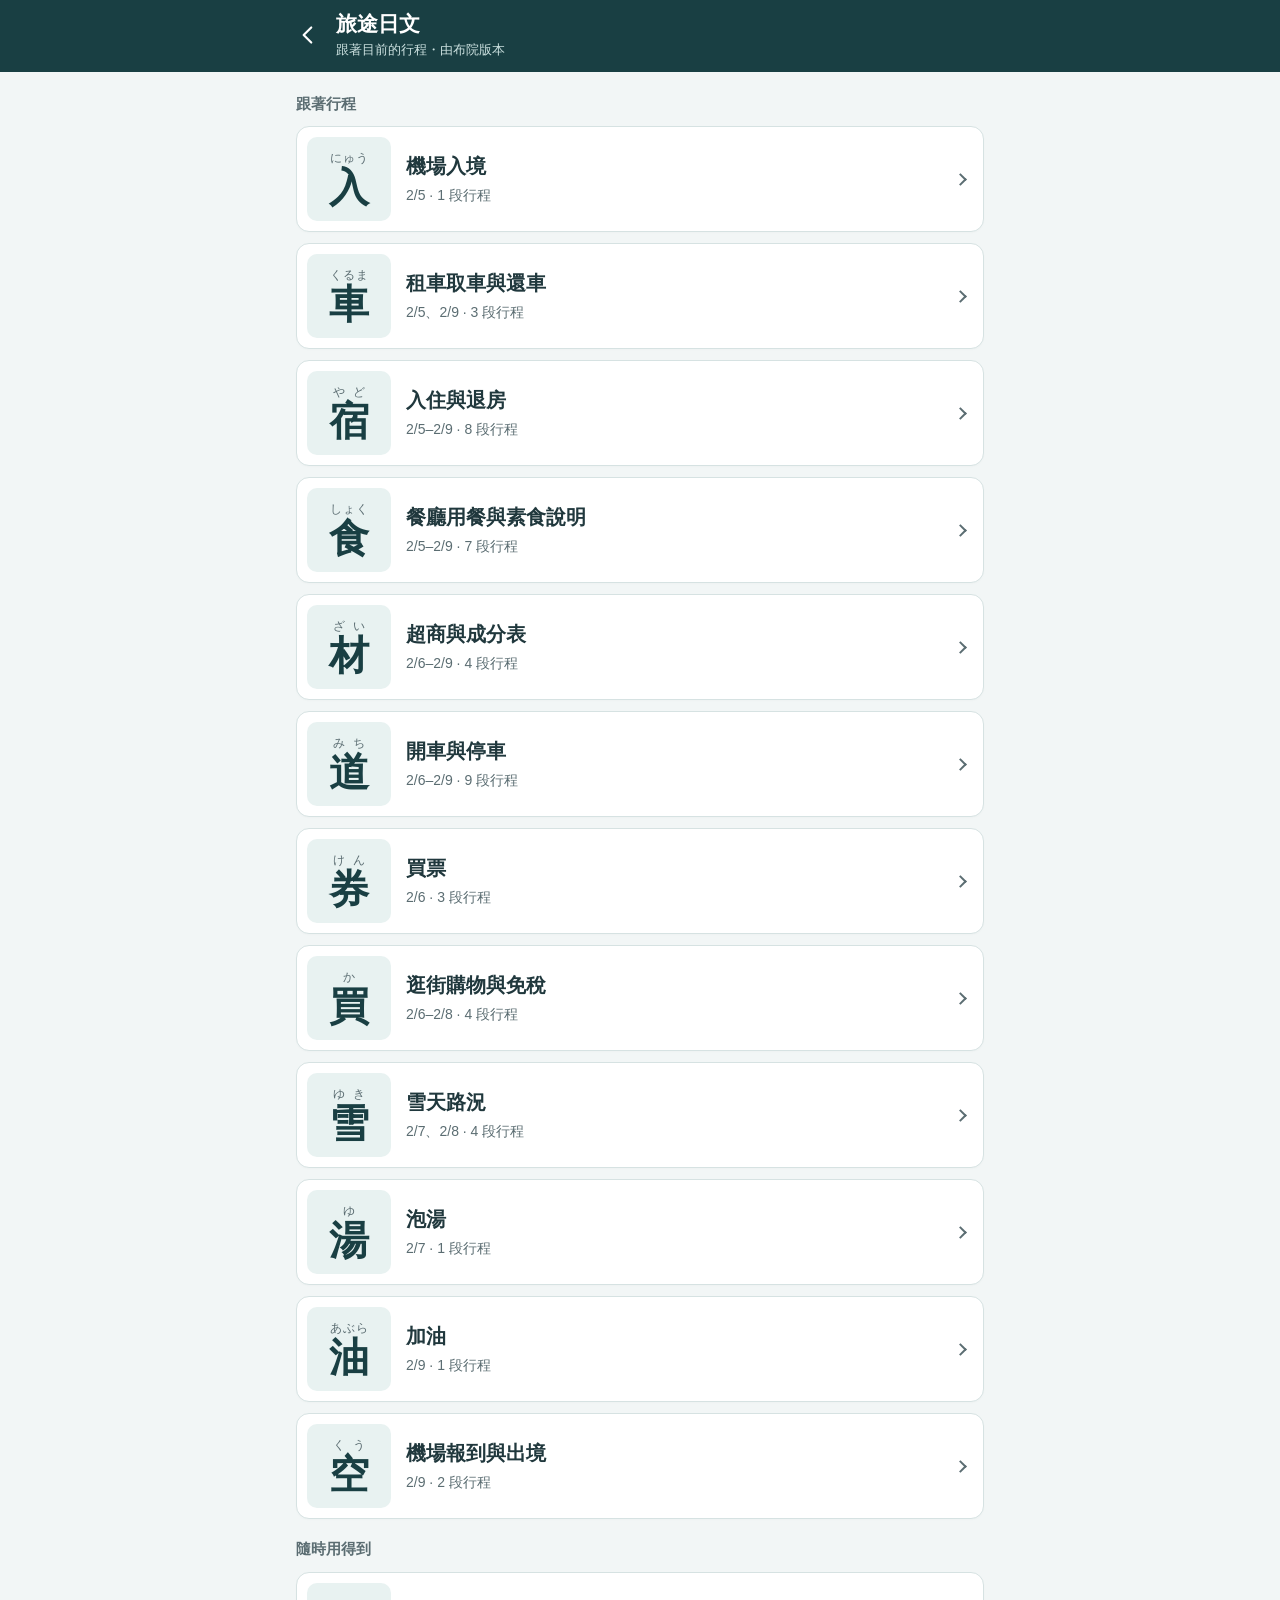
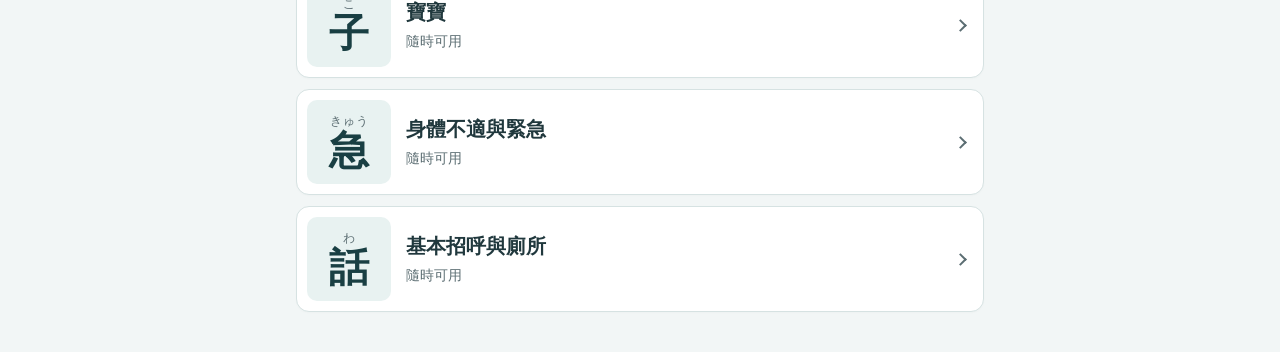
==== japanese/index.html @ 657b3f4d "Add travel Japanese cards and full-page itinerary details Each itinerary detail is now a full page w" ====
<!doctype html>
<html lang="zh-Hant"><head><meta charset="utf-8"><meta name="viewport" content="width=device-width,initial-scale=1"><meta name="theme-color" content="#193f43"><title>旅途日文</title>
<style>
:root{--ink:#193f43;--muted:#5b6d72;--bg:#f2f6f6;--line:#d6e2e2;--accent:#a84a26}*{box-sizing:border-box}[hidden]{display:none!important}html,body{margin:0;overscroll-behavior-y:none}body{min-height:100dvh;background:var(--bg);color:#20383d;font:16px/1.65 -apple-system,BlinkMacSystemFont,"PingFang TC",sans-serif}button,input,select,textarea{font:inherit}button,a,select,summary{touch-action:manipulation}button{cursor:pointer}a{color:#175d72}button:focus-visible,a:focus-visible,select:focus-visible{outline:3px solid #c15d2b;outline-offset:3px}
.primary{border:0;border-radius:8px;background:var(--ink);color:#fff;padding:9px 15px;font-weight:650}
select{display:block;width:100%;border:1px solid #b6c9cb;border-radius:6px;background:#fff;color:#20383d;padding:9px 10px;font-size:16px}
.jp-top{position:sticky;top:0;z-index:2;background:var(--ink);color:#fff}
.jp-top-row{display:flex;align-items:center;gap:6px;max-width:720px;margin:0 auto;padding:10px 16px 11px 6px}
.page-back{flex:0 0 44px;display:grid;place-items:center;width:44px;height:44px;border-radius:50%;color:#fff}.page-back svg{width:26px;height:26px;fill:none;stroke:currentColor;stroke-width:2;stroke-linecap:round;stroke-linejoin:round}.page-back:focus-visible{outline:2px solid #fff;outline-offset:0}
h1{margin:0;font-size:21px;line-height:1.3}.jp-plan{margin:2px 0 0;font-size:13px;color:#cbe0df}
.jp-main{max-width:720px;margin:0 auto;padding:16px 16px calc(40px + env(safe-area-inset-bottom))}
.jp-now{margin:0 0 6px;padding:11px 14px;border:1px solid #e8a08a;border-radius:12px;background:#fff0e9}.jp-now p{margin:0;font-size:15px;line-height:1.6}.jp-now span{display:inline-block;min-width:52px;font-weight:700;color:#8b3d1c}
.jp-group{margin-top:18px}.jp-group:first-child{margin-top:4px}.jp-group-title{margin:0 0 10px;font-size:15px;font-weight:700;color:var(--muted)}
.jp-cards{display:flex;flex-direction:column;gap:11px}
.jp-card{display:flex;align-items:center;gap:15px;width:100%;padding:10px 14px 10px 10px;text-align:left;border:1px solid var(--line);border-radius:13px;background:#fff;color:inherit;box-shadow:0 1px 2px #193f4305}.jp-card:hover{border-color:#92b5b8}.jp-card:active{background:#eaf2f2}
.jp-mark{flex:0 0 84px;width:84px;height:84px;display:grid;place-items:center;border-radius:10px;background:#e8f2f1;color:var(--ink);font-size:40px;font-weight:700;line-height:1}.jp-mark rt{font-size:12px;font-weight:500;color:var(--muted);padding-bottom:4px}
.jp-card-copy{flex:1;min-width:0;display:flex;flex-direction:column;gap:5px}.jp-card-title{font-size:20px;line-height:1.35;font-weight:750;overflow-wrap:anywhere}.jp-card-usage{font-size:14px;line-height:1.5;color:var(--muted)}
.jp-badge{flex-shrink:0;padding:3px 9px;border-radius:999px;background:var(--accent);color:#fff;font-size:13px;font-weight:700}
.jp-chevron{flex-shrink:0;width:9px;height:9px;border-right:2px solid var(--muted);border-top:2px solid var(--muted);transform:rotate(45deg);margin-right:4px}
.jp-empty{color:var(--muted)}
/* Bottom sheet, same as the itinerary site. */
dialog{color:#20383d}.bottom-sheet{position:fixed;inset:auto auto 0 50%;transform:translateX(-50%) translateY(var(--sheet-drag,0px));margin:0;width:min(100%,680px);max-width:100vw;height:88dvh;max-height:88dvh;border:0;border-radius:22px 22px 0 0;padding:0;overflow:hidden;box-shadow:0 -8px 50px #092c3026;transition:transform .18s ease}.bottom-sheet[open]{display:flex;flex-direction:column;animation:sheet-enter .2s ease-out}.bottom-sheet::backdrop{background:#102d3266}.bottom-sheet.is-dragging{transition:none;animation:none;user-select:none}
.sheet-header{flex-shrink:0;padding:10px 22px 14px;border-bottom:1px solid var(--line);background:#fff;touch-action:none}.sheet-header button{touch-action:manipulation}.sheet-handle{width:38px;height:4px;border-radius:4px;background:#c5d3d5;margin:0 auto 13px}.dialog-head{display:flex;justify-content:space-between;align-items:center;gap:12px}.sheet-header h2{font-size:23px;line-height:1.4;margin:0;overflow-wrap:anywhere}
.sheet-close{flex:0 0 44px;display:grid;place-items:center;width:44px;height:44px;padding:10px;border:0;background:transparent;color:inherit;border-radius:50%}.sheet-close:hover{background:#f2f6f6}.sheet-close svg{width:22px;height:22px;fill:none;stroke:currentColor;stroke-width:1.8;stroke-linecap:round}.sheet-close:focus-visible{outline:none;background:#e8f2f1}
.sheet-body{flex:1;overflow-y:auto;overscroll-behavior:none;min-height:0;padding:20px 22px 24px}
@keyframes sheet-enter{from{transform:translate(-50%,70%);opacity:.6}to{transform:translate(-50%,0);opacity:1}}
@media(prefers-reduced-motion:reduce){.bottom-sheet{transition:none}.bottom-sheet[open]{animation:none}}
@media(max-width:640px){.jp-mark{flex-basis:76px;width:76px;height:76px;font-size:36px}.jp-card{gap:13px}.jp-card-title{font-size:19px}.sheet-header{padding-left:18px;padding-right:18px}.sheet-header h2{font-size:21px}.sheet-body{padding:18px}}
</style>
<link rel="stylesheet" href="jp.css?v=20261126-japanese">
<script defer src="../trip-data.js?v=20261125-day4-lunch"></script><script defer src="../trip-core.js?v=20261125-day4-rest"></script><script defer src="phrases.js?v=20261126-japanese"></script><script defer src="jp-core.js?v=20261126-japanese"></script><script defer src="../dialog-history.js?v=20261126-japanese"></script><script defer src="jp-ui.js?v=20261126-japanese"></script><script defer src="jp-page.js?v=20261126-japanese"></script><script defer src="../sheet-gestures.js?v=20261123"></script>
</head><body>
<header class="jp-top"><div class="jp-top-row"><a id="jp-back" class="page-back" href="../" aria-label="返回行程"><svg viewBox="0 0 24 24" aria-hidden="true"><path d="M15 5 8 12l7 7"/></svg></a><div><h1>旅途日文</h1><p id="jp-plan" class="jp-plan"></p></div></div></header>
<main class="jp-main"><div id="jp-now"></div><div id="jp-list" aria-label="日文情境卡"></div></main>
</body></html>
---- japanese/jp.css ----
/* Travel-Japanese cards, shared by the itinerary detail page and japanese/index.html. */
.jp-sheet .sheet-body{padding-bottom:calc(28px + env(safe-area-inset-bottom))}
[lang="ja"]{font-family:"Hiragino Sans","Hiragino Kaku Gothic ProN","Noto Sans JP","Yu Gothic",-apple-system,BlinkMacSystemFont,sans-serif}
.jp-ja{display:block;font-size:24px;line-height:1.95;font-weight:600;color:#17353b;overflow-wrap:anywhere}
.jp-ja rt{font-size:11px;font-weight:500;color:#5b6d72;letter-spacing:0}
.jp-ro{display:block;font-size:15px;line-height:1.5;color:#2f5a61;overflow-wrap:anywhere}
.jp-zh{display:block;margin-top:2px;font-size:14px;line-height:1.55;color:#5b6d72}
.jp-intro{margin:0 0 4px;padding:11px 13px;border-radius:10px;background:#f2f6f6;font-size:15px;line-height:1.65}
.jp-tips{margin:12px 0 0;padding-left:20px;font-size:15px;line-height:1.7}
.jp-section{margin-top:24px}.jp-section:first-child{margin-top:0}
.jp-section>h3{margin:0 0 4px;font-size:15px;font-weight:700;color:#a84a26;letter-spacing:.5px}
.jp-phrase{padding:14px 0;border-bottom:1px solid #e1eaea}.jp-section>.jp-phrase:last-child{border-bottom:0}
.jp-tools{display:flex;flex-wrap:wrap;gap:8px;margin-top:9px}
.jp-tool{display:inline-flex;align-items:center;gap:5px;min-height:36px;padding:5px 12px 5px 9px;border:1px solid #cfdddd;border-radius:999px;background:#fff;color:#193f43;font-size:14px;font-weight:600;line-height:1.2}
.jp-tool svg{width:19px;height:19px;flex-shrink:0;fill:none;stroke:currentColor;stroke-width:1.7;stroke-linecap:round;stroke-linejoin:round}
.jp-tool:active{background:#eaf2f2}
.jp-replies{margin-top:12px;padding-left:13px;border-left:3px solid #d7e6e7}
.jp-reply-label{margin:0;font-size:13px;font-weight:600;color:#5b6d72}
.jp-reply{padding:6px 0 4px;border-bottom:0}.jp-ja-reply{font-size:20px}
.jp-words{display:flex;flex-direction:column}
.jp-word{display:flex;align-items:center;gap:10px;padding:11px 0;border-bottom:1px solid #e1eaea}.jp-word:last-child{border-bottom:0}
.jp-word-copy{flex:1;min-width:0}.jp-ja-word{font-size:20px;line-height:1.9}
.jp-word-play{flex-shrink:0;width:40px;height:40px;padding:0;justify-content:center}
.jp-tag{flex-shrink:0;padding:3px 9px;border-radius:999px;font-size:13px;font-weight:700;white-space:nowrap}
.jp-tag.is-no{background:#fbe4df;color:#a13c29}.jp-tag.is-ask{background:#fff1cf;color:#7d5300}.jp-tag.is-ok{background:#e1f1e4;color:#2c6a38}.jp-tag.is-unset{background:#eceff0;color:#5b6d72}
.jp-diet{padding:15px 15px 13px;border:1px solid #ead2bb;border-radius:14px;background:#fff7ef}
.jp-diet>h3{color:#8b5029}
.jp-diet-actions{display:flex;flex-wrap:wrap;gap:9px;margin:8px 0 4px}
.jp-diet-show{display:inline-flex;align-items:center;gap:7px;min-height:42px;border-radius:999px;padding:8px 16px 8px 13px}
.jp-diet-show svg{width:19px;height:19px;fill:none;stroke:currentColor;stroke-width:1.8;stroke-linecap:round;stroke-linejoin:round}
.jp-diet .jp-phrase{border-bottom-color:#efdcca}.jp-diet .jp-ja{font-size:20px;line-height:1.95}
.jp-settings{display:grid;grid-template-columns:repeat(2,minmax(0,1fr));gap:10px;margin-top:12px}
.jp-setting{display:flex;flex-direction:column;gap:3px;font-size:13px;font-weight:600;color:#715033}
.jp-setting select{margin-top:0;padding:7px 9px;font-size:16px;border-color:#dec3a8}
.jp-hint{margin:10px 0 0;font-size:13px;line-height:1.55;color:#715033}
/* Chips in the itinerary detail page. */
.jp-slot{margin-top:18px}.jp-slot-title{margin:0 0 8px;font-size:14px;font-weight:600;color:#5b6d72}
.jp-chips{display:flex;flex-wrap:wrap;gap:8px}
.jp-chip{display:inline-flex;align-items:center;gap:8px;min-height:42px;padding:5px 15px 5px 6px;border:1px solid #b9d3d5;border-radius:999px;background:#f3f8f8;color:#193f43;font-size:15px;font-weight:650;line-height:1.2}
.jp-chip:active{background:#e3eeee}
.jp-chip-mark{display:grid;place-items:center;width:30px;height:30px;border-radius:50%;background:#193f43;color:#fff;font-size:15px;font-weight:600}
/* Full-screen "show the staff" view. */
.jp-show{position:fixed;inset:0;width:100%;max-width:100%;height:100%;max-height:100%;margin:0;padding:0;border:0;border-radius:0;background:#fff;color:#17353b;overflow:hidden}
.jp-show[open]{display:flex;flex-direction:column}
.jp-show::backdrop{background:#fff}
.jp-show-bar{flex-shrink:0;display:flex;justify-content:space-between;align-items:center;gap:12px;padding:calc(8px + env(safe-area-inset-top)) 12px 8px 16px;border-bottom:1px solid #e1eaea}
.jp-show-body{flex:1;min-height:0;overflow-y:auto;padding:22px max(20px,calc(50% - 360px)) calc(32px + env(safe-area-inset-bottom))}
.jp-show-lines{display:flex;flex-direction:column;gap:22px;min-height:100%;justify-content:center}
.jp-show-lines.is-many{justify-content:flex-start;gap:16px}
.jp-show-line{padding-bottom:16px;border-bottom:1px solid #e1eaea}.jp-show-line:last-child{border-bottom:0}
.jp-ja-show{font-size:34px;line-height:1.85;font-weight:700}.jp-ja-show rt{font-size:13px}
.is-many .jp-ja-show{font-size:25px;line-height:1.9}.is-many .jp-ja-show rt{font-size:11px}
.jp-show .jp-ro{font-size:17px}.jp-show .jp-zh{font-size:15px}
.jp-toast{position:fixed;left:50%;bottom:calc(24px + env(safe-area-inset-bottom));transform:translateX(-50%);z-index:20;width:max-content;max-width:calc(100vw - 32px);padding:10px 16px;border-radius:12px;background:#193f43;color:#fff;font-size:14px;line-height:1.5;box-shadow:0 6px 20px #0003}
@media(max-width:640px){.jp-ja{font-size:22px}.jp-ja-show{font-size:30px}.is-many .jp-ja-show{font-size:23px}.jp-settings{grid-template-columns:1fr 1fr}}
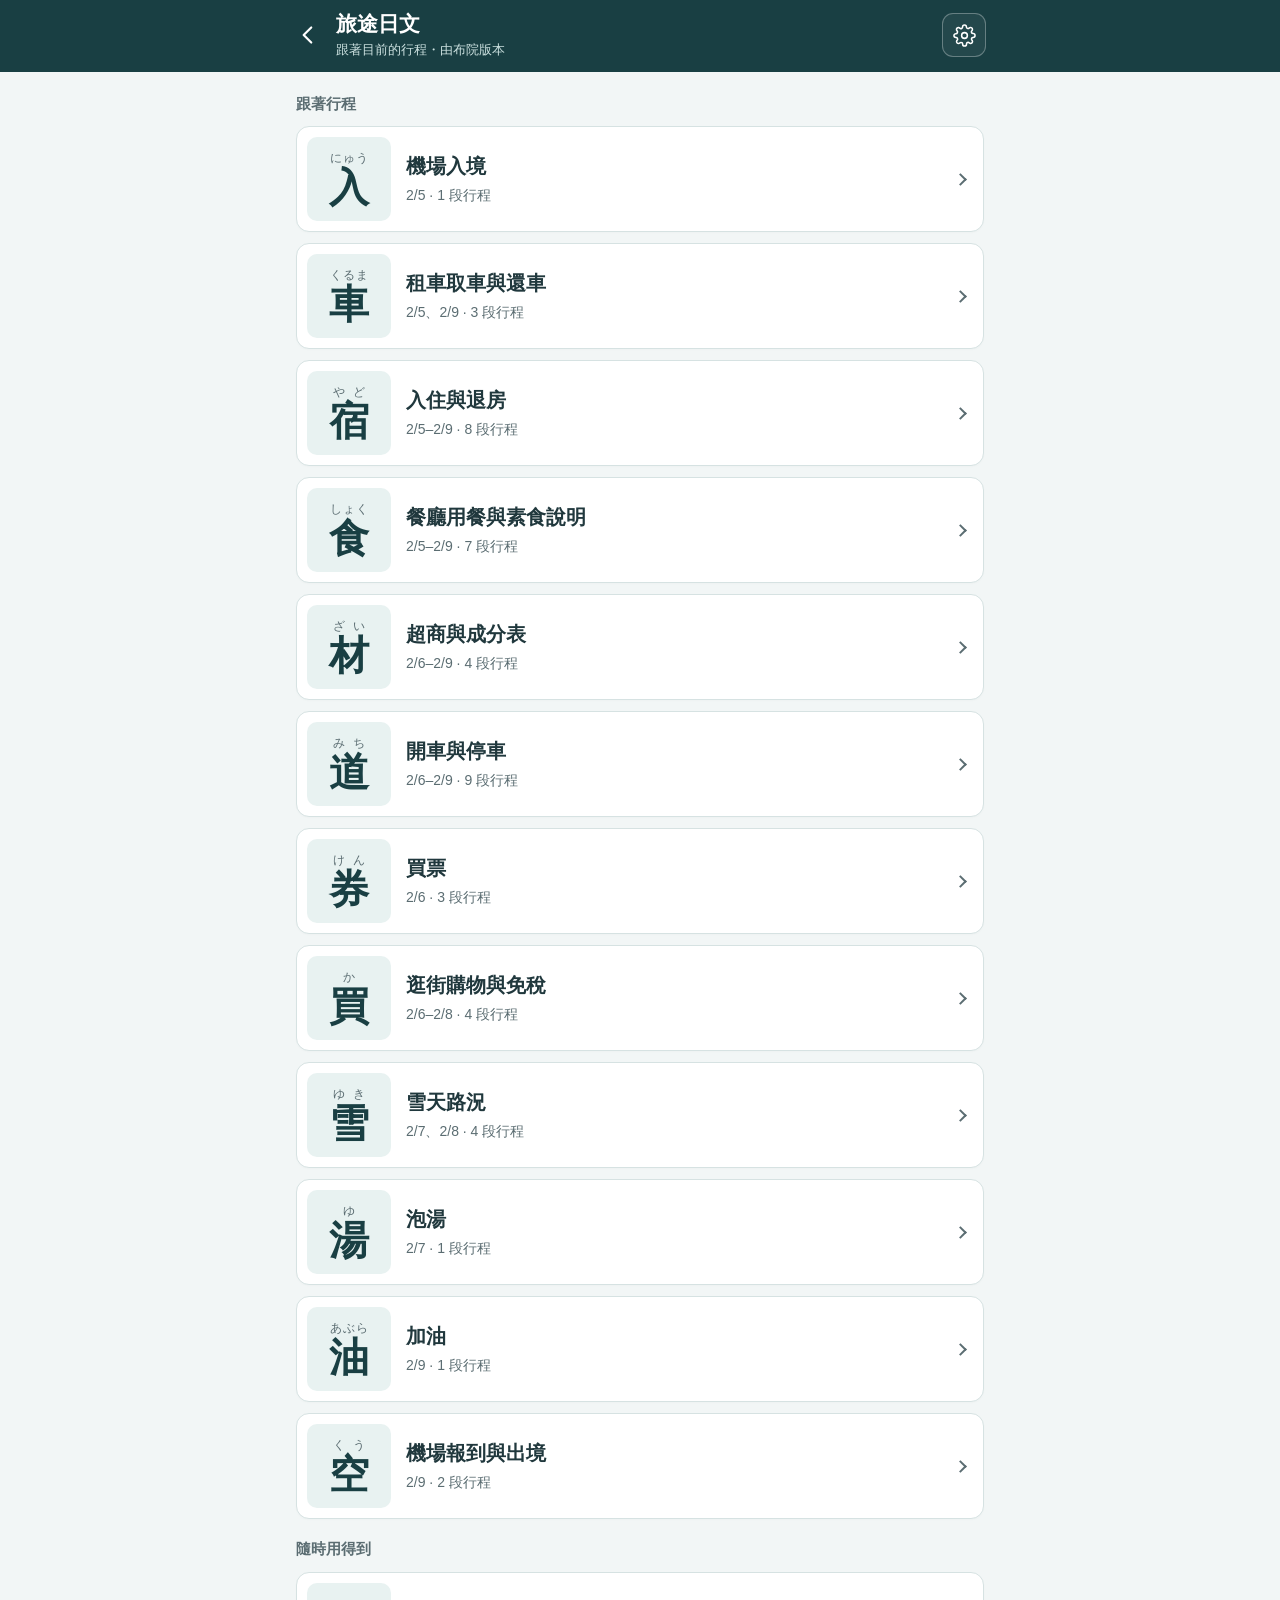
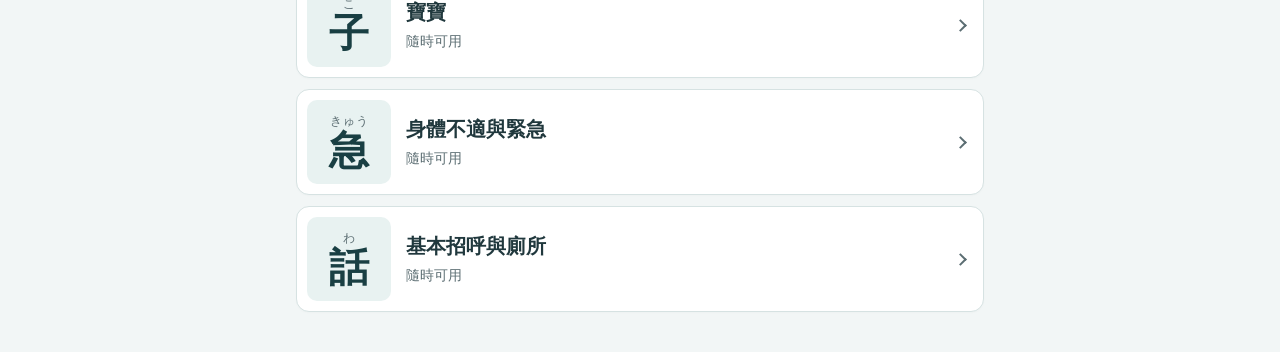
==== commit 248e05a8: "Align romaji under each word group and add display settings Phrases now follow the lyric-style layou" ====
--- a/japanese/index.html
+++ b/japanese/index.html
@@ -5,9 +5,9 @@
 .primary{border:0;border-radius:8px;background:var(--ink);color:#fff;padding:9px 15px;font-weight:650}
 select{display:block;width:100%;border:1px solid #b6c9cb;border-radius:6px;background:#fff;color:#20383d;padding:9px 10px;font-size:16px}
 .jp-top{position:sticky;top:0;z-index:2;background:var(--ink);color:#fff}
-.jp-top-row{display:flex;align-items:center;gap:6px;max-width:720px;margin:0 auto;padding:10px 16px 11px 6px}
+.jp-top-row{display:flex;align-items:center;gap:6px;max-width:720px;margin:0 auto;padding:10px 14px 11px 6px}
 .page-back{flex:0 0 44px;display:grid;place-items:center;width:44px;height:44px;border-radius:50%;color:#fff}.page-back svg{width:26px;height:26px;fill:none;stroke:currentColor;stroke-width:2;stroke-linecap:round;stroke-linejoin:round}.page-back:focus-visible{outline:2px solid #fff;outline-offset:0}
-h1{margin:0;font-size:21px;line-height:1.3}.jp-plan{margin:2px 0 0;font-size:13px;color:#cbe0df}
+h1{margin:0;font-size:21px;line-height:1.3}.jp-top-copy{flex:1;min-width:0}.jp-top-gear{flex:0 0 44px;display:grid;place-items:center;width:44px;height:44px;padding:0;border:1px solid #ffffff4d;border-radius:11px;background:#ffffff0d;color:#fff}.jp-top-gear svg{width:23px;height:23px;fill:none;stroke:currentColor;stroke-width:1.6;stroke-linecap:round;stroke-linejoin:round}.jp-top-gear:focus-visible{outline:2px solid #fff;outline-offset:2px}.jp-plan{margin:2px 0 0;font-size:13px;color:#cbe0df}
 .jp-main{max-width:720px;margin:0 auto;padding:16px 16px calc(40px + env(safe-area-inset-bottom))}
 .jp-now{margin:0 0 6px;padding:11px 14px;border:1px solid #e8a08a;border-radius:12px;background:#fff0e9}.jp-now p{margin:0;font-size:15px;line-height:1.6}.jp-now span{display:inline-block;min-width:52px;font-weight:700;color:#8b3d1c}
 .jp-group{margin-top:18px}.jp-group:first-child{margin-top:4px}.jp-group-title{margin:0 0 10px;font-size:15px;font-weight:700;color:var(--muted)}
@@ -27,9 +27,9 @@
 @media(prefers-reduced-motion:reduce){.bottom-sheet{transition:none}.bottom-sheet[open]{animation:none}}
 @media(max-width:640px){.jp-mark{flex-basis:76px;width:76px;height:76px;font-size:36px}.jp-card{gap:13px}.jp-card-title{font-size:19px}.sheet-header{padding-left:18px;padding-right:18px}.sheet-header h2{font-size:21px}.sheet-body{padding:18px}}
 </style>
-<link rel="stylesheet" href="jp.css?v=20261126-japanese">
-<script defer src="../trip-data.js?v=20261125-day4-lunch"></script><script defer src="../trip-core.js?v=20261125-day4-rest"></script><script defer src="phrases.js?v=20261126-japanese"></script><script defer src="jp-core.js?v=20261126-japanese"></script><script defer src="../dialog-history.js?v=20261126-japanese"></script><script defer src="jp-ui.js?v=20261126-japanese"></script><script defer src="jp-page.js?v=20261126-japanese"></script><script defer src="../sheet-gestures.js?v=20261123"></script>
+<link rel="stylesheet" href="jp.css?v=20261126-layout">
+<script defer src="../trip-data.js?v=20261125-day4-lunch"></script><script defer src="../trip-core.js?v=20261125-day4-rest"></script><script defer src="phrases.js?v=20261126-layout"></script><script defer src="jp-core.js?v=20261126-layout"></script><script defer src="../dialog-history.js?v=20261126-layout"></script><script defer src="jp-ui.js?v=20261126-layout"></script><script defer src="jp-page.js?v=20261126-layout"></script><script defer src="../sheet-gestures.js?v=20261123"></script>
 </head><body>
-<header class="jp-top"><div class="jp-top-row"><a id="jp-back" class="page-back" href="../" aria-label="返回行程"><svg viewBox="0 0 24 24" aria-hidden="true"><path d="M15 5 8 12l7 7"/></svg></a><div><h1>旅途日文</h1><p id="jp-plan" class="jp-plan"></p></div></div></header>
+<header class="jp-top"><div class="jp-top-row"><a id="jp-back" class="page-back" href="../" aria-label="返回行程"><svg viewBox="0 0 24 24" aria-hidden="true"><path d="M15 5 8 12l7 7"/></svg></a><div class="jp-top-copy"><h1>旅途日文</h1><p id="jp-plan" class="jp-plan"></p></div><button type="button" class="jp-top-gear" data-jp-display-open aria-label="顯示設定"><svg viewBox="0 0 24 24" aria-hidden="true"><circle cx="12" cy="12" r="3"/><path d="M19.4 15a1.65 1.65 0 0 0 .33 1.82l.06.06a2 2 0 0 1 0 2.83 2 2 0 0 1-2.83 0l-.06-.06a1.65 1.65 0 0 0-1.82-.33 1.65 1.65 0 0 0-1 1.51V21a2 2 0 0 1-2 2 2 2 0 0 1-2-2v-.09A1.65 1.65 0 0 0 9 19.4a1.65 1.65 0 0 0-1.82.33l-.06.06a2 2 0 0 1-2.83 0 2 2 0 0 1 0-2.83l.06-.06a1.65 1.65 0 0 0 .33-1.82 1.65 1.65 0 0 0-1.51-1H3a2 2 0 0 1-2-2 2 2 0 0 1 2-2h.09A1.65 1.65 0 0 0 4.6 9a1.65 1.65 0 0 0-.33-1.82l-.06-.06a2 2 0 0 1 0-2.83 2 2 0 0 1 2.83 0l.06.06a1.65 1.65 0 0 0 1.82.33H9a1.65 1.65 0 0 0 1-1.51V3a2 2 0 0 1 2-2 2 2 0 0 1 2 2v.09a1.65 1.65 0 0 0 1 1.51 1.65 1.65 0 0 0 1.82-.33l.06-.06a2 2 0 0 1 2.83 0 2 2 0 0 1 0 2.83l-.06.06a1.65 1.65 0 0 0-.33 1.82V9a1.65 1.65 0 0 0 1.51 1H21a2 2 0 0 1 2 2 2 2 0 0 1-2 2h-.09a1.65 1.65 0 0 0-1.51 1Z"/></svg></button></div></header>
 <main class="jp-main"><div id="jp-now"></div><div id="jp-list" aria-label="日文情境卡"></div></main>
 </body></html>
--- a/japanese/jp.css
+++ b/japanese/jp.css
@@ -1,38 +1,56 @@
 /* Travel-Japanese cards, shared by the itinerary detail page and japanese/index.html. */
 .jp-sheet .sheet-body{padding-bottom:calc(28px + env(safe-area-inset-bottom))}
 [lang="ja"]{font-family:"Hiragino Sans","Hiragino Kaku Gothic ProN","Noto Sans JP","Yu Gothic",-apple-system,BlinkMacSystemFont,sans-serif}
-.jp-ja{display:block;font-size:24px;line-height:1.95;font-weight:600;color:#17353b;overflow-wrap:anywhere}
-.jp-ja rt{font-size:11px;font-weight:500;color:#5b6d72;letter-spacing:0}
-.jp-ro{display:block;font-size:15px;line-height:1.5;color:#2f5a61;overflow-wrap:anywhere}
-.jp-zh{display:block;margin-top:2px;font-size:14px;line-height:1.55;color:#5b6d72}
+/* One phrase: furigana above each word group, romaji under it, Chinese centred below. */
+.jp-phrase{padding:18px 0;border-bottom:1px solid #e1eaea;text-align:center}.jp-section>.jp-phrase:last-child{border-bottom:0}
+.jp-line{display:flex;flex-wrap:wrap;justify-content:center;align-items:baseline;column-gap:12px;row-gap:6px}
+.jp-chunk{display:inline-flex;flex-direction:column;align-items:center;min-width:0}
+.jp-chunk-ja{font-size:24px;line-height:1.95;font-weight:600;color:#17353b;white-space:nowrap}
+.jp-chunk-ja rt{font-size:11px;font-weight:500;color:#5b6d72;letter-spacing:0}
+.jp-chunk-ro{font-size:14px;line-height:1.35;color:#2f5a61;white-space:nowrap}
+.jp-zh{display:block;margin-top:9px;font-size:14px;line-height:1.55;color:#5b6d72}
+html[data-jp-furigana="off"] ruby rt{display:none}
+html[data-jp-romaji="off"] .jp-chunk-ro{display:none}
+html[data-jp-chinese="off"] .jp-zh{display:none}
 .jp-intro{margin:0 0 4px;padding:11px 13px;border-radius:10px;background:#f2f6f6;font-size:15px;line-height:1.65}
 .jp-tips{margin:12px 0 0;padding-left:20px;font-size:15px;line-height:1.7}
-.jp-section{margin-top:24px}.jp-section:first-child{margin-top:0}
-.jp-section>h3{margin:0 0 4px;font-size:15px;font-weight:700;color:#a84a26;letter-spacing:.5px}
-.jp-phrase{padding:14px 0;border-bottom:1px solid #e1eaea}.jp-section>.jp-phrase:last-child{border-bottom:0}
-.jp-tools{display:flex;flex-wrap:wrap;gap:8px;margin-top:9px}
+.jp-section{margin-top:26px}.jp-section:first-child{margin-top:0}
+.jp-section>h3{margin:0;font-size:15px;font-weight:700;color:#a84a26;letter-spacing:.5px;text-align:center}
+.jp-tools{display:flex;flex-wrap:wrap;justify-content:center;gap:8px;margin-top:12px}
 .jp-tool{display:inline-flex;align-items:center;gap:5px;min-height:36px;padding:5px 12px 5px 9px;border:1px solid #cfdddd;border-radius:999px;background:#fff;color:#193f43;font-size:14px;font-weight:600;line-height:1.2}
 .jp-tool svg{width:19px;height:19px;flex-shrink:0;fill:none;stroke:currentColor;stroke-width:1.7;stroke-linecap:round;stroke-linejoin:round}
 .jp-tool:active{background:#eaf2f2}
-.jp-replies{margin-top:12px;padding-left:13px;border-left:3px solid #d7e6e7}
+.jp-replies{margin:14px auto 0;max-width:560px;padding:8px 12px 2px;border-radius:14px;background:#f4f8f8}
 .jp-reply-label{margin:0;font-size:13px;font-weight:600;color:#5b6d72}
-.jp-reply{padding:6px 0 4px;border-bottom:0}.jp-ja-reply{font-size:20px}
-.jp-words{display:flex;flex-direction:column}
-.jp-word{display:flex;align-items:center;gap:10px;padding:11px 0;border-bottom:1px solid #e1eaea}.jp-word:last-child{border-bottom:0}
-.jp-word-copy{flex:1;min-width:0}.jp-ja-word{font-size:20px;line-height:1.9}
-.jp-word-play{flex-shrink:0;width:40px;height:40px;padding:0;justify-content:center}
-.jp-tag{flex-shrink:0;padding:3px 9px;border-radius:999px;font-size:13px;font-weight:700;white-space:nowrap}
+.jp-reply{padding:6px 0 10px;border-bottom:0}.jp-reply+.jp-reply{border-top:1px solid #e1eaea;padding-top:12px}.jp-reply .jp-chunk-ja{font-size:20px}
+.jp-word{padding:14px 0}.jp-word .jp-chunk-ja{font-size:21px}
+.jp-word-foot{display:flex;justify-content:center;align-items:center;gap:10px;margin-top:10px}
+.jp-tag{padding:4px 11px;border-radius:999px;font-size:13px;font-weight:700;white-space:nowrap}
 .jp-tag.is-no{background:#fbe4df;color:#a13c29}.jp-tag.is-ask{background:#fff1cf;color:#7d5300}.jp-tag.is-ok{background:#e1f1e4;color:#2c6a38}.jp-tag.is-unset{background:#eceff0;color:#5b6d72}
-.jp-diet{padding:15px 15px 13px;border:1px solid #ead2bb;border-radius:14px;background:#fff7ef}
+.jp-diet{padding:16px 14px 14px;border:1px solid #ead2bb;border-radius:14px;background:#fff7ef}
 .jp-diet>h3{color:#8b5029}
-.jp-diet-actions{display:flex;flex-wrap:wrap;gap:9px;margin:8px 0 4px}
+.jp-diet-actions{display:flex;flex-wrap:wrap;justify-content:center;gap:9px;margin:10px 0 2px}
 .jp-diet-show{display:inline-flex;align-items:center;gap:7px;min-height:42px;border-radius:999px;padding:8px 16px 8px 13px}
 .jp-diet-show svg{width:19px;height:19px;fill:none;stroke:currentColor;stroke-width:1.8;stroke-linecap:round;stroke-linejoin:round}
-.jp-diet .jp-phrase{border-bottom-color:#efdcca}.jp-diet .jp-ja{font-size:20px;line-height:1.95}
+.jp-diet .jp-phrase{border-bottom-color:#efdcca}.jp-diet .jp-chunk-ja{font-size:20px}
 .jp-settings{display:grid;grid-template-columns:repeat(2,minmax(0,1fr));gap:10px;margin-top:12px}
 .jp-setting{display:flex;flex-direction:column;gap:3px;font-size:13px;font-weight:600;color:#715033}
 .jp-setting select{margin-top:0;padding:7px 9px;font-size:16px;border-color:#dec3a8}
 .jp-hint{margin:10px 0 0;font-size:13px;line-height:1.55;color:#715033}
+.jp-head-actions{display:flex;align-items:center;gap:4px;flex-shrink:0}
+.jp-gear svg{width:22px;height:22px;fill:none;stroke:currentColor;stroke-width:1.7;stroke-linecap:round;stroke-linejoin:round}
+/* Display settings sheet. */
+.jp-display-sheet{height:auto;max-height:88dvh}
+.jp-display-sample{margin:-4px 0 6px;padding:14px 12px;border:0;border-radius:14px;background:#f4f8f8}
+.jp-switches{display:flex;flex-direction:column}
+.jp-switch-row{display:flex;align-items:center;gap:14px;padding:14px 0;border-bottom:1px solid #e1eaea}
+.jp-switch-icon{flex:0 0 36px;display:grid;place-items:center;height:36px;border-radius:10px;background:#e8f2f1;color:#193f43;font-size:13px;font-weight:800;letter-spacing:.3px}
+.jp-switch-icon [lang="ja"]{font-size:18px;font-weight:600}
+.jp-switch-copy{flex:1;min-width:0;display:flex;flex-direction:column}.jp-switch-label{font-size:17px;font-weight:650}.jp-switch-hint{font-size:13px;color:#5b6d72}
+.jp-switch{position:relative;flex:0 0 52px;width:52px;height:32px;padding:0;border:0;border-radius:999px;background:#c9d6d7;transition:background .15s}
+.jp-switch>span{position:absolute;top:3px;left:3px;width:26px;height:26px;border-radius:50%;background:#fff;box-shadow:0 1px 3px #0003;transition:transform .15s}
+.jp-switch[aria-checked="true"]{background:#193f43}.jp-switch[aria-checked="true"]>span{transform:translateX(20px)}
+@media(prefers-reduced-motion:reduce){.jp-switch,.jp-switch>span{transition:none}}
 /* Chips in the itinerary detail page. */
 .jp-slot{margin-top:18px}.jp-slot-title{margin:0 0 8px;font-size:14px;font-weight:600;color:#5b6d72}
 .jp-chips{display:flex;flex-wrap:wrap;gap:8px}
@@ -44,12 +62,12 @@
 .jp-show[open]{display:flex;flex-direction:column}
 .jp-show::backdrop{background:#fff}
 .jp-show-bar{flex-shrink:0;display:flex;justify-content:space-between;align-items:center;gap:12px;padding:calc(8px + env(safe-area-inset-top)) 12px 8px 16px;border-bottom:1px solid #e1eaea}
-.jp-show-body{flex:1;min-height:0;overflow-y:auto;padding:22px max(20px,calc(50% - 360px)) calc(32px + env(safe-area-inset-bottom))}
-.jp-show-lines{display:flex;flex-direction:column;gap:22px;min-height:100%;justify-content:center}
-.jp-show-lines.is-many{justify-content:flex-start;gap:16px}
-.jp-show-line{padding-bottom:16px;border-bottom:1px solid #e1eaea}.jp-show-line:last-child{border-bottom:0}
-.jp-ja-show{font-size:34px;line-height:1.85;font-weight:700}.jp-ja-show rt{font-size:13px}
-.is-many .jp-ja-show{font-size:25px;line-height:1.9}.is-many .jp-ja-show rt{font-size:11px}
-.jp-show .jp-ro{font-size:17px}.jp-show .jp-zh{font-size:15px}
+.jp-show-body{flex:1;min-height:0;overflow-y:auto;padding:22px max(16px,calc(50% - 380px)) calc(32px + env(safe-area-inset-bottom))}
+.jp-show-lines{display:flex;flex-direction:column;gap:18px;min-height:100%;justify-content:center;text-align:center}
+.jp-show-lines.is-many{justify-content:flex-start;gap:6px}
+.jp-show-line{padding-bottom:18px;border-bottom:1px solid #e1eaea}.jp-show-line:last-child{border-bottom:0}
+.jp-show .jp-chunk-ja{font-size:34px;line-height:1.85;font-weight:700;white-space:normal}.jp-show .jp-chunk-ja rt{font-size:13px}
+.jp-show .is-many .jp-chunk-ja{font-size:25px;line-height:1.9}.jp-show .is-many .jp-chunk-ja rt{font-size:11px}
+.jp-show .jp-chunk-ro{font-size:16px}.jp-show .jp-zh{font-size:15px}
 .jp-toast{position:fixed;left:50%;bottom:calc(24px + env(safe-area-inset-bottom));transform:translateX(-50%);z-index:20;width:max-content;max-width:calc(100vw - 32px);padding:10px 16px;border-radius:12px;background:#193f43;color:#fff;font-size:14px;line-height:1.5;box-shadow:0 6px 20px #0003}
-@media(max-width:640px){.jp-ja{font-size:22px}.jp-ja-show{font-size:30px}.is-many .jp-ja-show{font-size:23px}.jp-settings{grid-template-columns:1fr 1fr}}
+@media(max-width:640px){.jp-chunk-ja{font-size:22px}.jp-line{column-gap:10px}.jp-show .jp-chunk-ja{font-size:30px}.jp-show .is-many .jp-chunk-ja{font-size:23px}}
